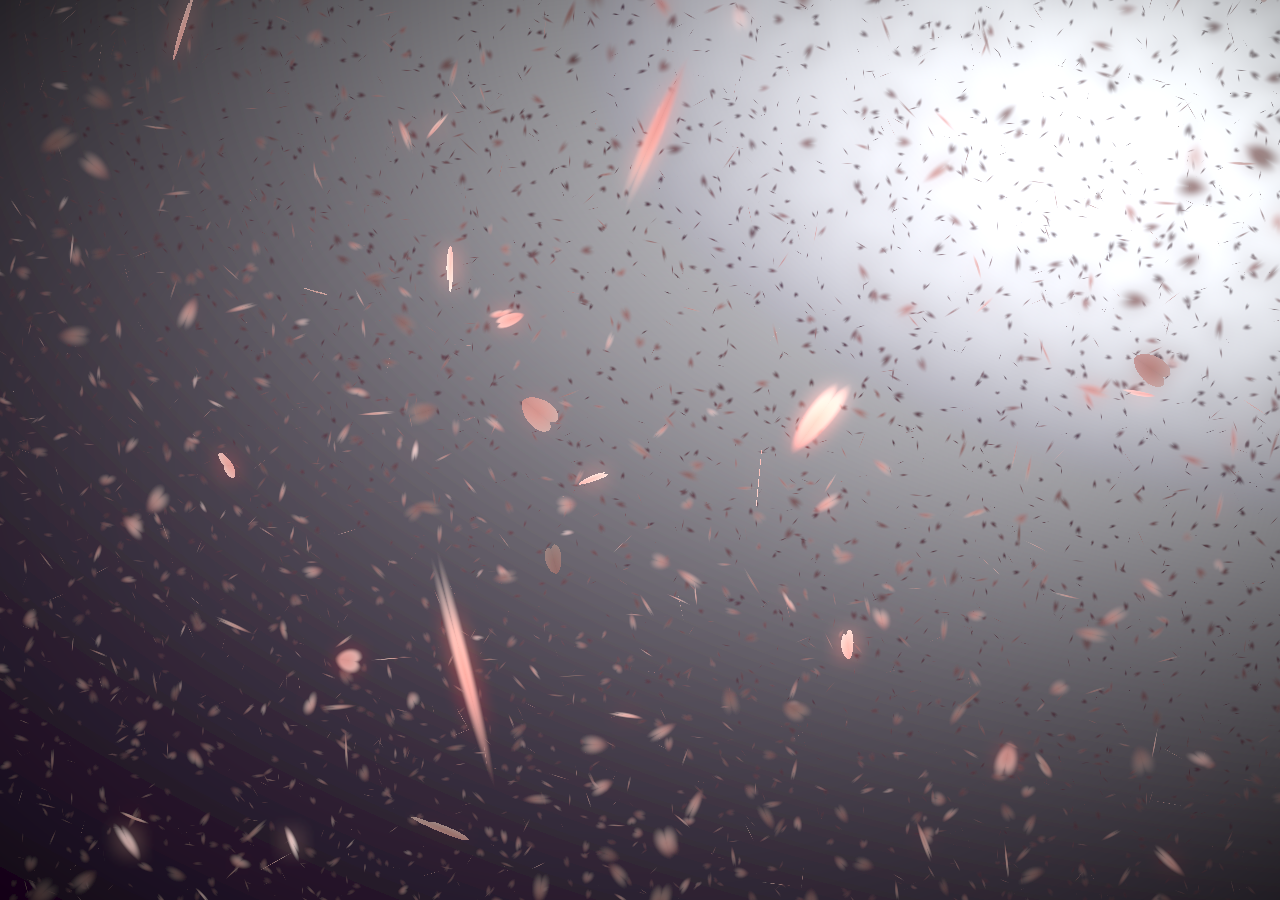
==== page2.html @ a645aeb5 "修改样式变化" ====
﻿<!DOCTYPE html>
<html>
 <head> 
  <title>阿豪个人主页</title> 
  <meta charset="utf-8" /> 
  <meta http-equiv="content-language" content="zh-cn" /> 
  <link rel="shortcut icon" href="assets\wx_picture.jpg" /> 
  <meta name="viewport" content="width=device-width, initial-scale=1, user-scalable=no" /> 
  <link rel="stylesheet" href="assets/css/main.css" /> 
  <noscript> 
   <link rel="stylesheet" href="assets/css/noscript.css" /> 
  </noscript>
 </head> 
 <body class="is-preload"> 
  <!-- Wrapper --> 
  <div id="wrapper"> 
   <!-- Header --> 
   <header id="header"> 
    <div class="icon"> 
     <img src="assets\wx_picture.jpg" alt="K1" title="K1" class="logo" /> 
    </div> 
    <div class="content"> 
        <div class="inner" style="
            padding-bottom: 1px;
            padding-top: 1px;
            padding-left: 100px;
            padding-right: 100px;
            ">
      <div class="hjk",id="site-subtitle">
        <span id="element"></span>
        <span class="typed-cursor" aria-hidden="true"></span>
      </div>

    <p style="
    padding-top: 80px;
    padding-bottom: 50px;">
        欢迎来到我的个人网站</p>
      

     </div> 
    </div> 
    
    <nav> 
     <ul> 
      <li> <a target="_blank" href="https://github.com/fengzhihao1108"> <img src="assets/github.svg" width="25"> Github</a>
        
    </li>
	  <li> <a target="_blank" href="https://huaqiang.yuyuefei.eu.org/">🌏ChatGPT 豪AI</a></li>

     </ul> 
    </nav> 
   </header> 
   <!-- Footer --> 
   <footer id="footer"> 
    <p class="copyright"><script>
		var mydate = new Date();
		document.writeln("Copyright&nbsp;&copy;&nbsp;2021 - "+mydate.getFullYear()+'&nbsp;BeiTa');</script></p> 
	<p class="copyright">你在阳光下盛放 而我在阴郁的天空下自得其乐</p> 
    </footer>
  </div> 
  <canvas id="sakura" style="z-index: 2;
    position: fixed;
    left: 0;
    top: 0;
    height: 100vh;
    width: 100vw;"> 
  </canvas> 
  <!-- BG --> 
  <!-- <div id="bg"> --> 
  <!-- Scripts --> 
  <script src="assets/js/jquery.min.js"></script> 
  <script src="assets/js/browser.min.js"></script> 
  <script src="assets/js/breakpoints.min.js"></script> 
  <script src="assets/js/util.js"></script> 
  <script src="assets/js/main.js"></script> 
  <script src="assets/js/titlee.js"></script> 
  <style>canvas { padding:0; margin:0; }</style> 
  <!-- sakura shader --> 
  <script id="sakura_point_vsh" type="x-shader/x_vertex">
uniform mat4 uProjection;
uniform mat4 uModelview;
uniform vec3 uResolution;
uniform vec3 uOffset;
uniform vec3 uDOF;  //x:focus distance, y:focus radius, z:max radius
uniform vec3 uFade; //x:start distance, y:half distance, z:near fade start

attribute vec3 aPosition;
attribute vec3 aEuler;
attribute vec2 aMisc; //x:size, y:fade

varying vec3 pposition;
varying float psize;
varying float palpha;
varying float pdist;

//varying mat3 rotMat;
varying vec3 normX;
varying vec3 normY;
varying vec3 normZ;
varying vec3 normal;

varying float diffuse;
varying float specular;
varying float rstop;
varying float distancefade;

void main(void) {
    // Projection is based on vertical angle
    vec4 pos = uModelview * vec4(aPosition + uOffset, 1.0);
    gl_Position = uProjection * pos;
    gl_PointSize = aMisc.x * uProjection[1][1] / -pos.z * uResolution.y * 0.5;
    
    pposition = pos.xyz;
    psize = aMisc.x;
    pdist = length(pos.xyz);
    palpha = smoothstep(0.0, 1.0, (pdist - 0.1) / uFade.z);
    
    vec3 elrsn = sin(aEuler);
    vec3 elrcs = cos(aEuler);
    mat3 rotx = mat3(
        1.0, 0.0, 0.0,
        0.0, elrcs.x, elrsn.x,
        0.0, -elrsn.x, elrcs.x
    );
    mat3 roty = mat3(
        elrcs.y, 0.0, -elrsn.y,
        0.0, 1.0, 0.0,
        elrsn.y, 0.0, elrcs.y
    );
    mat3 rotz = mat3(
        elrcs.z, elrsn.z, 0.0, 
        -elrsn.z, elrcs.z, 0.0,
        0.0, 0.0, 1.0
    );
    mat3 rotmat = rotx * roty * rotz;
    normal = rotmat[2];
    
    mat3 trrotm = mat3(
        rotmat[0][0], rotmat[1][0], rotmat[2][0],
        rotmat[0][1], rotmat[1][1], rotmat[2][1],
        rotmat[0][2], rotmat[1][2], rotmat[2][2]
    );
    normX = trrotm[0];
    normY = trrotm[1];
    normZ = trrotm[2];
    
    const vec3 lit = vec3(0.6917144638660746, 0.6917144638660746, -0.20751433915982237);
    
    float tmpdfs = dot(lit, normal);
    if(tmpdfs < 0.0) {
        normal = -normal;
        tmpdfs = dot(lit, normal);
    }
    diffuse = 0.4 + tmpdfs;
    
    vec3 eyev = normalize(-pos.xyz);
    if(dot(eyev, normal) > 0.0) {
        vec3 hv = normalize(eyev + lit);
        specular = pow(max(dot(hv, normal), 0.0), 20.0);
    }
    else {
        specular = 0.0;
    }
    
    rstop = clamp((abs(pdist - uDOF.x) - uDOF.y) / uDOF.z, 0.0, 1.0);
    rstop = pow(rstop, 0.5);
    //-0.69315 = ln(0.5)
    distancefade = min(1.0, exp((uFade.x - pdist) * 0.69315 / uFade.y));
}
</script> 
  <script id="sakura_point_fsh" type="x-shader/x_fragment">
#ifdef GL_ES
//precision mediump float;
precision highp float;
#endif

uniform vec3 uDOF;  //x:focus distance, y:focus radius, z:max radius
uniform vec3 uFade; //x:start distance, y:half distance, z:near fade start

const vec3 fadeCol = vec3(0.08, 0.03, 0.06);

varying vec3 pposition;
varying float psize;
varying float palpha;
varying float pdist;

//varying mat3 rotMat;
varying vec3 normX;
varying vec3 normY;
varying vec3 normZ;
varying vec3 normal;

varying float diffuse;
varying float specular;
varying float rstop;
varying float distancefade;

float ellipse(vec2 p, vec2 o, vec2 r) {
    vec2 lp = (p - o) / r;
    return length(lp) - 1.0;
}

void main(void) {
    vec3 p = vec3(gl_PointCoord - vec2(0.5, 0.5), 0.0) * 2.0;
    vec3 d = vec3(0.0, 0.0, -1.0);
    float nd = normZ.z; //dot(-normZ, d);
    if(abs(nd) < 0.0001) discard;
    
    float np = dot(normZ, p);
    vec3 tp = p + d * np / nd;
    vec2 coord = vec2(dot(normX, tp), dot(normY, tp));
    
    //angle = 15 degree
    const float flwrsn = 0.258819045102521;
    const float flwrcs = 0.965925826289068;
    mat2 flwrm = mat2(flwrcs, -flwrsn, flwrsn, flwrcs);
    vec2 flwrp = vec2(abs(coord.x), coord.y) * flwrm;
    
    float r;
    if(flwrp.x < 0.0) {
        r = ellipse(flwrp, vec2(0.065, 0.024) * 0.5, vec2(0.36, 0.96) * 0.5);
    }
    else {
        r = ellipse(flwrp, vec2(0.065, 0.024) * 0.5, vec2(0.58, 0.96) * 0.5);
    }
    
    if(r > rstop) discard;
    
    vec3 col = mix(vec3(1.0, 0.8, 0.75), vec3(1.0, 0.9, 0.87), r);
    float grady = mix(0.0, 1.0, pow(coord.y * 0.5 + 0.5, 0.35));
    col *= vec3(1.0, grady, grady);
    col *= mix(0.8, 1.0, pow(abs(coord.x), 0.3));
    col = col * diffuse + specular;
    
    col = mix(fadeCol, col, distancefade);
    
    float alpha = (rstop > 0.001)? (0.5 - r / (rstop * 2.0)) : 1.0;
    alpha = smoothstep(0.0, 1.0, alpha) * palpha;
    
    gl_FragColor = vec4(col * 0.5, alpha);
}
</script> 
  <!-- effects --> 
  <script id="fx_common_vsh" type="x-shader/x_vertex">
uniform vec3 uResolution;
attribute vec2 aPosition;

varying vec2 texCoord;
varying vec2 screenCoord;

void main(void) {
    gl_Position = vec4(aPosition, 0.0, 1.0);
    texCoord = aPosition.xy * 0.5 + vec2(0.5, 0.5);
    screenCoord = aPosition.xy * vec2(uResolution.z, 1.0);
}
</script> 
  <script id="bg_fsh" type="x-shader/x_fragment">
#ifdef GL_ES
//precision mediump float;
precision highp float;
#endif

uniform vec2 uTimes;

varying vec2 texCoord;
varying vec2 screenCoord;

void main(void) {
    vec3 col;
    float c;
    vec2 tmpv = texCoord * vec2(0.8, 1.0) - vec2(0.95, 1.0);
    c = exp(-pow(length(tmpv) * 1.8, 2.0));
    col = mix(vec3(0.02, 0.0, 0.03), vec3(0.96, 0.98, 1.0) * 1.5, c);
    gl_FragColor = vec4(col * 0.5, 1.0);
}
</script> 
  <script id="fx_brightbuf_fsh" type="x-shader/x_fragment">
#ifdef GL_ES
//precision mediump float;
precision highp float;
#endif
uniform sampler2D uSrc;
uniform vec2 uDelta;

varying vec2 texCoord;
varying vec2 screenCoord;

void main(void) {
    vec4 col = texture2D(uSrc, texCoord);
    gl_FragColor = vec4(col.rgb * 2.0 - vec3(0.5), 1.0);
}
</script> 
  <script id="fx_dirblur_r4_fsh" type="x-shader/x_fragment">
#ifdef GL_ES
//precision mediump float;
precision highp float;
#endif
uniform sampler2D uSrc;
uniform vec2 uDelta;
uniform vec4 uBlurDir; //dir(x, y), stride(z, w)

varying vec2 texCoord;
varying vec2 screenCoord;

void main(void) {
    vec4 col = texture2D(uSrc, texCoord);
    col = col + texture2D(uSrc, texCoord + uBlurDir.xy * uDelta);
    col = col + texture2D(uSrc, texCoord - uBlurDir.xy * uDelta);
    col = col + texture2D(uSrc, texCoord + (uBlurDir.xy + uBlurDir.zw) * uDelta);
    col = col + texture2D(uSrc, texCoord - (uBlurDir.xy + uBlurDir.zw) * uDelta);
    gl_FragColor = col / 5.0;
}
</script> 
  <!-- effect fragment shader template --> 
  <script id="fx_common_fsh" type="x-shader/x_fragment">
#ifdef GL_ES
//precision mediump float;
precision highp float;
#endif
uniform sampler2D uSrc;
uniform vec2 uDelta;

varying vec2 texCoord;
varying vec2 screenCoord;

void main(void) {
    gl_FragColor = texture2D(uSrc, texCoord);
}
</script> 
  <!-- post processing --> 
  <script id="pp_final_vsh" type="x-shader/x_vertex">
uniform vec3 uResolution;
attribute vec2 aPosition;
varying vec2 texCoord;
varying vec2 screenCoord;
void main(void) {
    gl_Position = vec4(aPosition, 0.0, 1.0);
    texCoord = aPosition.xy * 0.5 + vec2(0.5, 0.5);
    screenCoord = aPosition.xy * vec2(uResolution.z, 1.0);
}
</script> 
  <script id="pp_final_fsh" type="x-shader/x_fragment">
#ifdef GL_ES
//precision mediump float;
precision highp float;
#endif
uniform sampler2D uSrc;
uniform sampler2D uBloom;
uniform vec2 uDelta;
varying vec2 texCoord;
varying vec2 screenCoord;
void main(void) {
    vec4 srccol = texture2D(uSrc, texCoord) * 2.0;
    vec4 bloomcol = texture2D(uBloom, texCoord);
    vec4 col;
    col = srccol + bloomcol * (vec4(1.0) + srccol);
    col *= smoothstep(1.0, 0.0, pow(length((texCoord - vec2(0.5)) * 2.0), 1.2) * 0.5);
    col = pow(col, vec4(0.45454545454545)); //(1.0 / 2.2)
    
    gl_FragColor = vec4(col.rgb, 1.0);
    gl_FragColor.a = 1.0;
}
</script> 
  <script>
// Utilities
var Vector3 = {};
var Matrix44 = {};
Vector3.create = function(x, y, z) {
    return {'x':x, 'y':y, 'z':z};
};
Vector3.dot = function (v0, v1) {
    return v0.x * v1.x + v0.y * v1.y + v0.z * v1.z;
};
Vector3.cross = function (v, v0, v1) {
    v.x = v0.y * v1.z - v0.z * v1.y;
    v.y = v0.z * v1.x - v0.x * v1.z;
    v.z = v0.x * v1.y - v0.y * v1.x;
};
Vector3.normalize = function (v) {
    var l = v.x * v.x + v.y * v.y + v.z * v.z;
    if(l > 0.00001) {
        l = 1.0 / Math.sqrt(l);
        v.x *= l;
        v.y *= l;
        v.z *= l;
    }
};
Vector3.arrayForm = function(v) {
    if(v.array) {
        v.array[0] = v.x;
        v.array[1] = v.y;
        v.array[2] = v.z;
    }
    else {
        v.array = new Float32Array([v.x, v.y, v.z]);
    }
    return v.array;
};
Matrix44.createIdentity = function () {
    return new Float32Array([1.0, 0.0, 0.0, 0.0, 0.0, 1.0, 0.0, 0.0, 0.0, 0.0, 1.0, 0.0, 0.0, 0.0, 0.0, 1.0]);
};
Matrix44.loadProjection = function (m, aspect, vdeg, near, far) {
    var h = near * Math.tan(vdeg * Math.PI / 180.0 * 0.5) * 2.0;
    var w = h * aspect;
    
    m[0] = 2.0 * near / w;
    m[1] = 0.0;
    m[2] = 0.0;
    m[3] = 0.0;
    
    m[4] = 0.0;
    m[5] = 2.0 * near / h;
    m[6] = 0.0;
    m[7] = 0.0;
    
    m[8] = 0.0;
    m[9] = 0.0;
    m[10] = -(far + near) / (far - near);
    m[11] = -1.0;
    
    m[12] = 0.0;
    m[13] = 0.0;
    m[14] = -2.0 * far * near / (far - near);
    m[15] = 0.0;
};
Matrix44.loadLookAt = function (m, vpos, vlook, vup) {
    var frontv = Vector3.create(vpos.x - vlook.x, vpos.y - vlook.y, vpos.z - vlook.z);
    Vector3.normalize(frontv);
    var sidev = Vector3.create(1.0, 0.0, 0.0);
    Vector3.cross(sidev, vup, frontv);
    Vector3.normalize(sidev);
    var topv = Vector3.create(1.0, 0.0, 0.0);
    Vector3.cross(topv, frontv, sidev);
    Vector3.normalize(topv);
    
    m[0] = sidev.x;
    m[1] = topv.x;
    m[2] = frontv.x;
    m[3] = 0.0;
    
    m[4] = sidev.y;
    m[5] = topv.y;
    m[6] = frontv.y;
    m[7] = 0.0;
    
    m[8] = sidev.z;
    m[9] = topv.z;
    m[10] = frontv.z;
    m[11] = 0.0;
    
    m[12] = -(vpos.x * m[0] + vpos.y * m[4] + vpos.z * m[8]);
    m[13] = -(vpos.x * m[1] + vpos.y * m[5] + vpos.z * m[9]);
    m[14] = -(vpos.x * m[2] + vpos.y * m[6] + vpos.z * m[10]);
    m[15] = 1.0;
};

//
var timeInfo = {
    'start':0, 'prev':0, // Date
    'delta':0, 'elapsed':0 // Number(sec)
};

//
var gl;
var renderSpec = {
    'width':0,
    'height':0,
    'aspect':1,
    'array':new Float32Array(3),
    'halfWidth':0,
    'halfHeight':0,
    'halfArray':new Float32Array(3)
    // and some render targets. see setViewport()
};
renderSpec.setSize = function(w, h) {
    renderSpec.width = w;
    renderSpec.height = h;
    renderSpec.aspect = renderSpec.width / renderSpec.height;
    renderSpec.array[0] = renderSpec.width;
    renderSpec.array[1] = renderSpec.height;
    renderSpec.array[2] = renderSpec.aspect;
    
    renderSpec.halfWidth = Math.floor(w / 2);
    renderSpec.halfHeight = Math.floor(h / 2);
    renderSpec.halfArray[0] = renderSpec.halfWidth;
    renderSpec.halfArray[1] = renderSpec.halfHeight;
    renderSpec.halfArray[2] = renderSpec.halfWidth / renderSpec.halfHeight;
};

function deleteRenderTarget(rt) {
    gl.deleteFramebuffer(rt.frameBuffer);
    gl.deleteRenderbuffer(rt.renderBuffer);
    gl.deleteTexture(rt.texture);
}

function createRenderTarget(w, h) {
    var ret = {
        'width':w,
        'height':h,
        'sizeArray':new Float32Array([w, h, w / h]),
        'dtxArray':new Float32Array([1.0 / w, 1.0 / h])
    };
    ret.frameBuffer = gl.createFramebuffer();
    ret.renderBuffer = gl.createRenderbuffer();
    ret.texture = gl.createTexture();
    
    gl.bindTexture(gl.TEXTURE_2D, ret.texture);
    gl.texImage2D(gl.TEXTURE_2D, 0, gl.RGBA, w, h, 0, gl.RGBA, gl.UNSIGNED_BYTE, null);
    gl.texParameteri(gl.TEXTURE_2D, gl.TEXTURE_WRAP_S, gl.CLAMP_TO_EDGE);
    gl.texParameteri(gl.TEXTURE_2D, gl.TEXTURE_WRAP_T, gl.CLAMP_TO_EDGE);
    gl.texParameteri(gl.TEXTURE_2D, gl.TEXTURE_MAG_FILTER, gl.LINEAR);
    gl.texParameteri(gl.TEXTURE_2D, gl.TEXTURE_MIN_FILTER, gl.LINEAR);
    
    gl.bindFramebuffer(gl.FRAMEBUFFER, ret.frameBuffer);
    gl.framebufferTexture2D(gl.FRAMEBUFFER, gl.COLOR_ATTACHMENT0, gl.TEXTURE_2D, ret.texture, 0);
    
    gl.bindRenderbuffer(gl.RENDERBUFFER, ret.renderBuffer);
    gl.renderbufferStorage(gl.RENDERBUFFER, gl.DEPTH_COMPONENT16, w, h);
    gl.framebufferRenderbuffer(gl.FRAMEBUFFER, gl.DEPTH_ATTACHMENT, gl.RENDERBUFFER, ret.renderBuffer);
    
    gl.bindTexture(gl.TEXTURE_2D, null);
    gl.bindRenderbuffer(gl.RENDERBUFFER, null);
    gl.bindFramebuffer(gl.FRAMEBUFFER, null);
    
    return ret;
}

function compileShader(shtype, shsrc) {
	var retsh = gl.createShader(shtype);
	
	gl.shaderSource(retsh, shsrc);
	gl.compileShader(retsh);
	
	if(!gl.getShaderParameter(retsh, gl.COMPILE_STATUS)) {
		var errlog = gl.getShaderInfoLog(retsh);
		gl.deleteShader(retsh);
		console.error(errlog);
		return null;
	}
	return retsh;
}

function createShader(vtxsrc, frgsrc, uniformlist, attrlist) {
    var vsh = compileShader(gl.VERTEX_SHADER, vtxsrc);
    var fsh = compileShader(gl.FRAGMENT_SHADER, frgsrc);
    
    if(vsh == null || fsh == null) {
        return null;
    }
    
    var prog = gl.createProgram();
    gl.attachShader(prog, vsh);
    gl.attachShader(prog, fsh);
    
    gl.deleteShader(vsh);
    gl.deleteShader(fsh);
    
    gl.linkProgram(prog);
    if (!gl.getProgramParameter(prog, gl.LINK_STATUS)) {
        var errlog = gl.getProgramInfoLog(prog);
        console.error(errlog);
        return null;
    }
    
    if(uniformlist) {
        prog.uniforms = {};
        for(var i = 0; i < uniformlist.length; i++) {
            prog.uniforms[uniformlist[i]] = gl.getUniformLocation(prog, uniformlist[i]);
        }
    }
    
    if(attrlist) {
        prog.attributes = {};
        for(var i = 0; i < attrlist.length; i++) {
            var attr = attrlist[i];
            prog.attributes[attr] = gl.getAttribLocation(prog, attr);
        }
    }
    
    return prog;
}

function useShader(prog) {
    gl.useProgram(prog);
    for(var attr in prog.attributes) {
        gl.enableVertexAttribArray(prog.attributes[attr]);;
    }
}

function unuseShader(prog) {
    for(var attr in prog.attributes) {
        gl.disableVertexAttribArray(prog.attributes[attr]);;
    }
    gl.useProgram(null);
}

/////
var projection = {
    'angle':60,
    'nearfar':new Float32Array([0.1, 100.0]),
    'matrix':Matrix44.createIdentity()
};
var camera = {
    'position':Vector3.create(0, 0, 100),
    'lookat':Vector3.create(0, 0, 0),
    'up':Vector3.create(0, 1, 0),
    'dof':Vector3.create(10.0, 4.0, 8.0),
    'matrix':Matrix44.createIdentity()
};

var pointFlower = {};
var meshFlower = {};
var sceneStandBy = false;

var BlossomParticle = function () {
    this.velocity = new Array(3);
    this.rotation = new Array(3);
    this.position = new Array(3);
    this.euler = new Array(3);
    this.size = 1.0;
    this.alpha = 1.0;
    this.zkey = 0.0;
};

BlossomParticle.prototype.setVelocity = function (vx, vy, vz) {
    this.velocity[0] = vx;
    this.velocity[1] = vy;
    this.velocity[2] = vz;
};

BlossomParticle.prototype.setRotation = function (rx, ry, rz) {
    this.rotation[0] = rx;
    this.rotation[1] = ry;
    this.rotation[2] = rz;
};

BlossomParticle.prototype.setPosition = function (nx, ny, nz) {
    this.position[0] = nx;
    this.position[1] = ny;
    this.position[2] = nz;
};

BlossomParticle.prototype.setEulerAngles = function (rx, ry, rz) {
    this.euler[0] = rx;
    this.euler[1] = ry;
    this.euler[2] = rz;
};

BlossomParticle.prototype.setSize = function (s) {
    this.size = s;
};

BlossomParticle.prototype.update = function (dt, et) {
    this.position[0] += this.velocity[0] * dt;
    this.position[1] += this.velocity[1] * dt;
    this.position[2] += this.velocity[2] * dt;
    
    this.euler[0] += this.rotation[0] * dt;
    this.euler[1] += this.rotation[1] * dt;
    this.euler[2] += this.rotation[2] * dt;
};

function createPointFlowers() {
    // get point sizes
    var prm = gl.getParameter(gl.ALIASED_POINT_SIZE_RANGE);
    renderSpec.pointSize = {'min':prm[0], 'max':prm[1]};
    
    var vtxsrc = document.getElementById("sakura_point_vsh").textContent;
    var frgsrc = document.getElementById("sakura_point_fsh").textContent;
    
    pointFlower.program = createShader(
        vtxsrc, frgsrc,
        ['uProjection', 'uModelview', 'uResolution', 'uOffset', 'uDOF', 'uFade'],
        ['aPosition', 'aEuler', 'aMisc']
    );
    
    useShader(pointFlower.program);
    pointFlower.offset = new Float32Array([0.0, 0.0, 0.0]);
    pointFlower.fader = Vector3.create(0.0, 10.0, 0.0);
    
    // paramerters: velocity[3], rotate[3]
    pointFlower.numFlowers = 1600;
    pointFlower.particles = new Array(pointFlower.numFlowers);
    // vertex attributes {position[3], euler_xyz[3], size[1]}
    pointFlower.dataArray = new Float32Array(pointFlower.numFlowers * (3 + 3 + 2));
    pointFlower.positionArrayOffset = 0;
    pointFlower.eulerArrayOffset = pointFlower.numFlowers * 3;
    pointFlower.miscArrayOffset = pointFlower.numFlowers * 6;
    
    pointFlower.buffer = gl.createBuffer();
    gl.bindBuffer(gl.ARRAY_BUFFER, pointFlower.buffer);
    gl.bufferData(gl.ARRAY_BUFFER, pointFlower.dataArray, gl.DYNAMIC_DRAW);
    gl.bindBuffer(gl.ARRAY_BUFFER, null);
    
    unuseShader(pointFlower.program);
    
    for(var i = 0; i < pointFlower.numFlowers; i++) {
        pointFlower.particles[i] = new BlossomParticle();
    }
}

function initPointFlowers() {
    //area
    pointFlower.area = Vector3.create(20.0, 20.0, 20.0);
    pointFlower.area.x = pointFlower.area.y * renderSpec.aspect;
    
    pointFlower.fader.x = 10.0; //env fade start
    pointFlower.fader.y = pointFlower.area.z; //env fade half
    pointFlower.fader.z = 0.1;  //near fade start
    
    //particles
    var PI2 = Math.PI * 2.0;
    var tmpv3 = Vector3.create(0, 0, 0);
    var tmpv = 0;
    var symmetryrand = function() {return (Math.random() * 2.0 - 1.0);};
    for(var i = 0; i < pointFlower.numFlowers; i++) {
        var tmpprtcl = pointFlower.particles[i];
        
        //velocity
        tmpv3.x = symmetryrand() * 0.3 + 0.8;
        tmpv3.y = symmetryrand() * 0.2 - 1.0;
        tmpv3.z = symmetryrand() * 0.3 + 0.5;
        Vector3.normalize(tmpv3);
        tmpv = 2.0 + Math.random() * 1.0;
        tmpprtcl.setVelocity(tmpv3.x * tmpv, tmpv3.y * tmpv, tmpv3.z * tmpv);
        
        //rotation
        tmpprtcl.setRotation(
            symmetryrand() * PI2 * 0.5,
            symmetryrand() * PI2 * 0.5,
            symmetryrand() * PI2 * 0.5
        );
        
        //position
        tmpprtcl.setPosition(
            symmetryrand() * pointFlower.area.x,
            symmetryrand() * pointFlower.area.y,
            symmetryrand() * pointFlower.area.z
        );
        
        //euler
        tmpprtcl.setEulerAngles(
            Math.random() * Math.PI * 2.0,
            Math.random() * Math.PI * 2.0,
            Math.random() * Math.PI * 2.0
        );
        
        //size
        tmpprtcl.setSize(0.9 + Math.random() * 0.1);
    }
}

function renderPointFlowers() {
    //update
    var PI2 = Math.PI * 2.0;
    var limit = [pointFlower.area.x, pointFlower.area.y, pointFlower.area.z];
    var repeatPos = function (prt, cmp, limit) {
        if(Math.abs(prt.position[cmp]) - prt.size * 0.5 > limit) {
            //out of area
            if(prt.position[cmp] > 0) {
                prt.position[cmp] -= limit * 2.0;
            }
            else {
                prt.position[cmp] += limit * 2.0;
            }
        }
    };
    var repeatEuler = function (prt, cmp) {
        prt.euler[cmp] = prt.euler[cmp] % PI2;
        if(prt.euler[cmp] < 0.0) {
            prt.euler[cmp] += PI2;
        }
    };
    
    for(var i = 0; i < pointFlower.numFlowers; i++) {
        var prtcl = pointFlower.particles[i];
        prtcl.update(timeInfo.delta, timeInfo.elapsed);
        repeatPos(prtcl, 0, pointFlower.area.x);
        repeatPos(prtcl, 1, pointFlower.area.y);
        repeatPos(prtcl, 2, pointFlower.area.z);
        repeatEuler(prtcl, 0);
        repeatEuler(prtcl, 1);
        repeatEuler(prtcl, 2);
        
        prtcl.alpha = 1.0;//(pointFlower.area.z - prtcl.position[2]) * 0.5;
        
        prtcl.zkey = (camera.matrix[2] * prtcl.position[0]
                    + camera.matrix[6] * prtcl.position[1]
                    + camera.matrix[10] * prtcl.position[2]
                    + camera.matrix[14]);
    }
    
    // sort
    pointFlower.particles.sort(function(p0, p1){return p0.zkey - p1.zkey;});
    
    // update data
    var ipos = pointFlower.positionArrayOffset;
    var ieuler = pointFlower.eulerArrayOffset;
    var imisc = pointFlower.miscArrayOffset;
    for(var i = 0; i < pointFlower.numFlowers; i++) {
        var prtcl = pointFlower.particles[i];
        pointFlower.dataArray[ipos] = prtcl.position[0];
        pointFlower.dataArray[ipos + 1] = prtcl.position[1];
        pointFlower.dataArray[ipos + 2] = prtcl.position[2];
        ipos += 3;
        pointFlower.dataArray[ieuler] = prtcl.euler[0];
        pointFlower.dataArray[ieuler + 1] = prtcl.euler[1];
        pointFlower.dataArray[ieuler + 2] = prtcl.euler[2];
        ieuler += 3;
        pointFlower.dataArray[imisc] = prtcl.size;
        pointFlower.dataArray[imisc + 1] = prtcl.alpha;
        imisc += 2;
    }
    
    //draw
    gl.enable(gl.BLEND);
    //gl.disable(gl.DEPTH_TEST);
    gl.blendFunc(gl.SRC_ALPHA, gl.ONE_MINUS_SRC_ALPHA);
    
    var prog = pointFlower.program;
    useShader(prog);
    
    gl.uniformMatrix4fv(prog.uniforms.uProjection, false, projection.matrix);
    gl.uniformMatrix4fv(prog.uniforms.uModelview, false, camera.matrix);
    gl.uniform3fv(prog.uniforms.uResolution, renderSpec.array);
    gl.uniform3fv(prog.uniforms.uDOF, Vector3.arrayForm(camera.dof));
    gl.uniform3fv(prog.uniforms.uFade, Vector3.arrayForm(pointFlower.fader));
    
    gl.bindBuffer(gl.ARRAY_BUFFER, pointFlower.buffer);
    gl.bufferData(gl.ARRAY_BUFFER, pointFlower.dataArray, gl.DYNAMIC_DRAW);
    
    gl.vertexAttribPointer(prog.attributes.aPosition, 3, gl.FLOAT, false, 0, pointFlower.positionArrayOffset * Float32Array.BYTES_PER_ELEMENT);
    gl.vertexAttribPointer(prog.attributes.aEuler, 3, gl.FLOAT, false, 0, pointFlower.eulerArrayOffset * Float32Array.BYTES_PER_ELEMENT);
    gl.vertexAttribPointer(prog.attributes.aMisc, 2, gl.FLOAT, false, 0, pointFlower.miscArrayOffset * Float32Array.BYTES_PER_ELEMENT);
    
    // doubler
    for(var i = 1; i < 2; i++) {
        var zpos = i * -2.0;
        pointFlower.offset[0] = pointFlower.area.x * -1.0;
        pointFlower.offset[1] = pointFlower.area.y * -1.0;
        pointFlower.offset[2] = pointFlower.area.z * zpos;
        gl.uniform3fv(prog.uniforms.uOffset, pointFlower.offset);
        gl.drawArrays(gl.POINT, 0, pointFlower.numFlowers);
        
        pointFlower.offset[0] = pointFlower.area.x * -1.0;
        pointFlower.offset[1] = pointFlower.area.y *  1.0;
        pointFlower.offset[2] = pointFlower.area.z * zpos;
        gl.uniform3fv(prog.uniforms.uOffset, pointFlower.offset);
        gl.drawArrays(gl.POINT, 0, pointFlower.numFlowers);
        
        pointFlower.offset[0] = pointFlower.area.x *  1.0;
        pointFlower.offset[1] = pointFlower.area.y * -1.0;
        pointFlower.offset[2] = pointFlower.area.z * zpos;
        gl.uniform3fv(prog.uniforms.uOffset, pointFlower.offset);
        gl.drawArrays(gl.POINT, 0, pointFlower.numFlowers);
        
        pointFlower.offset[0] = pointFlower.area.x *  1.0;
        pointFlower.offset[1] = pointFlower.area.y *  1.0;
        pointFlower.offset[2] = pointFlower.area.z * zpos;
        gl.uniform3fv(prog.uniforms.uOffset, pointFlower.offset);
        gl.drawArrays(gl.POINT, 0, pointFlower.numFlowers);
    }
    
    //main
    pointFlower.offset[0] = 0.0;
    pointFlower.offset[1] = 0.0;
    pointFlower.offset[2] = 0.0;
    gl.uniform3fv(prog.uniforms.uOffset, pointFlower.offset);
    gl.drawArrays(gl.POINT, 0, pointFlower.numFlowers);
    
    gl.bindBuffer(gl.ARRAY_BUFFER, null);
    unuseShader(prog);
    
    gl.enable(gl.DEPTH_TEST);
    gl.disable(gl.BLEND);
}

// effects
//common util
function createEffectProgram(vtxsrc, frgsrc, exunifs, exattrs) {
    var ret = {};
    var unifs = ['uResolution', 'uSrc', 'uDelta'];
    if(exunifs) {
        unifs = unifs.concat(exunifs);
    }
    var attrs = ['aPosition'];
    if(exattrs) {
        attrs = attrs.concat(exattrs);
    }
    
    ret.program = createShader(vtxsrc, frgsrc, unifs, attrs);
    useShader(ret.program);
    
    ret.dataArray = new Float32Array([
        -1.0, -1.0,
         1.0, -1.0,
        -1.0,  1.0,
         1.0,  1.0
    ]);
    ret.buffer = gl.createBuffer();
    gl.bindBuffer(gl.ARRAY_BUFFER, ret.buffer);
    gl.bufferData(gl.ARRAY_BUFFER, ret.dataArray, gl.STATIC_DRAW);
    
    gl.bindBuffer(gl.ARRAY_BUFFER, null);
    unuseShader(ret.program);
    
    return ret;
}

// basic usage
// useEffect(prog, srctex({'texture':texid, 'dtxArray':(f32)[dtx, dty]})); //basic initialize
// gl.uniform**(...); //additional uniforms
// drawEffect()
// unuseEffect(prog)
// TEXTURE0 makes src
function useEffect(fxobj, srctex) {
    var prog = fxobj.program;
    useShader(prog);
    gl.uniform3fv(prog.uniforms.uResolution, renderSpec.array);
    
    if(srctex != null) {
        gl.uniform2fv(prog.uniforms.uDelta, srctex.dtxArray);
        gl.uniform1i(prog.uniforms.uSrc, 0);
        
        gl.activeTexture(gl.TEXTURE0);
        gl.bindTexture(gl.TEXTURE_2D, srctex.texture);
    }
}
function drawEffect(fxobj) {
    gl.bindBuffer(gl.ARRAY_BUFFER, fxobj.buffer);
    gl.vertexAttribPointer(fxobj.program.attributes.aPosition, 2, gl.FLOAT, false, 0, 0);
    gl.drawArrays(gl.TRIANGLE_STRIP, 0, 4);
}
function unuseEffect(fxobj) {
    unuseShader(fxobj.program);
}

var effectLib = {};
function createEffectLib() {
    
    var vtxsrc, frgsrc;
    //common
    var cmnvtxsrc = document.getElementById("fx_common_vsh").textContent;
    
    //background
    frgsrc = document.getElementById("bg_fsh").textContent;
    effectLib.sceneBg = createEffectProgram(cmnvtxsrc, frgsrc, ['uTimes'], null);
    
    // make brightpixels buffer
    frgsrc = document.getElementById("fx_brightbuf_fsh").textContent;
    effectLib.mkBrightBuf = createEffectProgram(cmnvtxsrc, frgsrc, null, null);
    
    // direction blur
    frgsrc = document.getElementById("fx_dirblur_r4_fsh").textContent;
    effectLib.dirBlur = createEffectProgram(cmnvtxsrc, frgsrc, ['uBlurDir'], null);
    
    //final composite
    vtxsrc = document.getElementById("pp_final_vsh").textContent;
    frgsrc = document.getElementById("pp_final_fsh").textContent;
    effectLib.finalComp = createEffectProgram(vtxsrc, frgsrc, ['uBloom'], null);
}

// backgroundAEINK
function createBackground() {
    //console.log("create background");
}
function initBackground() {
    //console.log("init background");AEINK
}
function renderBackground() {
    gl.disable(gl.DEPTH_TEST);
    
    useEffect(effectLib.sceneBg, null);
    gl.uniform2f(effectLib.sceneBg.program.uniforms.uTimes, timeInfo.elapsed, timeInfo.delta);
    drawEffect(effectLib.sceneBg);
    unuseEffect(effectLib.sceneBg);
    
    gl.enable(gl.DEPTH_TEST);
}

// post process
var postProcess = {};
function createPostProcess() {
    //console.log("create post process");
}
function initPostProcess() {
    //console.log("init post process");
}

function renderPostProcess() {
    gl.enable(gl.TEXTURE_2D);
    gl.disable(gl.DEPTH_TEST);
    var bindRT = function (rt, isclear) {
        gl.bindFramebuffer(gl.FRAMEBUFFER, rt.frameBuffer);
        gl.viewport(0, 0, rt.width, rt.height);
        if(isclear) {
            gl.clearColor(0, 0, 0, 0);
            gl.clear(gl.COLOR_BUFFER_BIT | gl.DEPTH_BUFFER_BIT);
        }
    };
    
    //make bright buff
    bindRT(renderSpec.wHalfRT0, true);
    useEffect(effectLib.mkBrightBuf, renderSpec.mainRT);
    drawEffect(effectLib.mkBrightBuf);
    unuseEffect(effectLib.mkBrightBuf);
    
    // make bloom
    for(var i = 0; i < 2; i++) {
        var p = 1.5 + 1 * i;
        var s = 2.0 + 1 * i;
        bindRT(renderSpec.wHalfRT1, true);
        useEffect(effectLib.dirBlur, renderSpec.wHalfRT0);
        gl.uniform4f(effectLib.dirBlur.program.uniforms.uBlurDir, p, 0.0, s, 0.0);
        drawEffect(effectLib.dirBlur);
        unuseEffect(effectLib.dirBlur);
        
        bindRT(renderSpec.wHalfRT0, true);
        useEffect(effectLib.dirBlur, renderSpec.wHalfRT1);
        gl.uniform4f(effectLib.dirBlur.program.uniforms.uBlurDir, 0.0, p, 0.0, s);
        drawEffect(effectLib.dirBlur);
        unuseEffect(effectLib.dirBlur);
    }
    
    //display
    gl.bindFramebuffer(gl.FRAMEBUFFER, null);
    gl.viewport(0, 0, renderSpec.width, renderSpec.height);
    gl.clear(gl.COLOR_BUFFER_BIT | gl.DEPTH_BUFFER_BIT);
    
    useEffect(effectLib.finalComp, renderSpec.mainRT);
    gl.uniform1i(effectLib.finalComp.program.uniforms.uBloom, 1);
    gl.activeTexture(gl.TEXTURE1);
    gl.bindTexture(gl.TEXTURE_2D, renderSpec.wHalfRT0.texture);
    drawEffect(effectLib.finalComp);
    unuseEffect(effectLib.finalComp);
    
    gl.enable(gl.DEPTH_TEST);
}

/////AEINK
var SceneEnv = {};
function createScene() {
    createEffectLib();
    createBackground();
    createPointFlowers();
    createPostProcess();
    sceneStandBy = true;
}

function initScene() {
    initBackground();
    initPointFlowers();
    initPostProcess();
    
    //camera.position.z = 17.320508;
    camera.position.z = pointFlower.area.z + projection.nearfar[0];
    projection.angle = Math.atan2(pointFlower.area.y, camera.position.z + pointFlower.area.z) * 180.0 / Math.PI * 2.0;
    Matrix44.loadProjection(projection.matrix, renderSpec.aspect, projection.angle, projection.nearfar[0], projection.nearfar[1]);
}

function renderScene() {
    //draw
    Matrix44.loadLookAt(camera.matrix, camera.position, camera.lookat, camera.up);
    
    gl.enable(gl.DEPTH_TEST);
    
    //gl.bindFramebuffer(gl.FRAMEBUFFER, null);
    gl.bindFramebuffer(gl.FRAMEBUFFER, renderSpec.mainRT.frameBuffer);
    gl.viewport(0, 0, renderSpec.mainRT.width, renderSpec.mainRT.height);
    gl.clearColor(0.005, 0, 0.05, 0);
    gl.clear(gl.COLOR_BUFFER_BIT | gl.DEPTH_BUFFER_BIT);
    
    renderBackground();
    renderPointFlowers();
    renderPostProcess();
}

/////
function onResize(e) {
    makeCanvasFullScreen(document.getElementById("sakura"));
    setViewports();
    if(sceneStandBy) {
        initScene();
    }
}

function setViewports() {
    renderSpec.setSize(gl.canvas.width, gl.canvas.height);
    
    gl.clearColor(0.2, 0.2, 0.5, 1.0);
    gl.viewport(0, 0, renderSpec.width, renderSpec.height);
    
    var rtfunc = function (rtname, rtw, rth) {
        var rt = renderSpec[rtname];
        if(rt) deleteRenderTarget(rt);
        renderSpec[rtname] = createRenderTarget(rtw, rth);
    };
    rtfunc('mainRT', renderSpec.width, renderSpec.height);
    rtfunc('wFullRT0', renderSpec.width, renderSpec.height);
    rtfunc('wFullRT1', renderSpec.width, renderSpec.height);
    rtfunc('wHalfRT0', renderSpec.halfWidth, renderSpec.halfHeight);
    rtfunc('wHalfRT1', renderSpec.halfWidth, renderSpec.halfHeight);
}

function render() {
    renderScene();
}

var animating = true;
function toggleAnimation(elm) {
    animating ^= true;
    if(animating) animate();
    if(elm) {
        elm.innerHTML = animating? "Stop":"Start";
    }
}

function stepAnimation() {
    if(!animating) animate();
}

function animate() {
    var curdate = new Date();
    timeInfo.elapsed = (curdate - timeInfo.start) / 1000.0;
    timeInfo.delta = (curdate - timeInfo.prev) / 1000.0;
    timeInfo.prev = curdate;
    
    if(animating) requestAnimationFrame(animate);
    render();
}

function makeCanvasFullScreen(canvas) {
    var b = document.body;
	var d = document.documentElement;
	fullw = Math.max(b.clientWidth , b.scrollWidth, d.scrollWidth, d.clientWidth);
	fullh = Math.max(b.clientHeight , b.scrollHeight, d.scrollHeight, d.clientHeight);
	canvas.width = fullw;
	canvas.height = fullh;
}

window.addEventListener('load', function(e) {
    var canvas = document.getElementById("sakura");
    try {
        makeCanvasFullScreen(canvas);
        gl = canvas.getContext('experimental-webgl');
    } catch(e) {
        alert("WebGL not supported." + e);
        console.error(e);
        return;
    }
    
    window.addEventListener('resize', onResize);
    
    setViewports();
    createScene();
    initScene();
    
    timeInfo.start = new Date();
    timeInfo.prev = timeInfo.start;
    animate();
});

//set window.requestAnimationFrame
(function (w, r) {
    w['r'+r] = w['r'+r] || w['webkitR'+r] || w['mozR'+r] || w['msR'+r] || w['oR'+r] || function(c){ w.setTimeout(c, 1000 / 60); };
})(window, 'equestAnimationFrame');
</script>  

 <!-- 打字机模块 -->
  <!-- Element to contain animated typing -->

  
  <style>   
    div.hjk {
      position:relative;
      top: 50px;
      text-align: center;
      font-weight:400;
      font-size: 22px;
      text-shadow: 2px 2px 4px rgba(0,0,0,0.15);
      line-height: 1.5;
      color: #ffff;
      z-index: 20;
    }
    </style>

  <!-- Load library from the CDN -->
  <script src="https://unpkg.com/typed.js@2.1.0/dist/typed.umd.js"></script>

  <!-- Setup and start animation! -->
  <script>
    var typed = new Typed('#element', {
      strings: [
            "逢人不说人间事，便是人间无事人。",
            "扶摇直上九万里，万里写入胸怀间。",
            "祝你",
            "毕业快乐！"
        ],
      startDelay: 2000,
      backDelay: 1000,
      //打字速度
      typeSpeed: 110,
      //删除速度
      backSpeed: 50,
      // 循环开关
      loop: false
    });
  </script>

 </body>
</html>
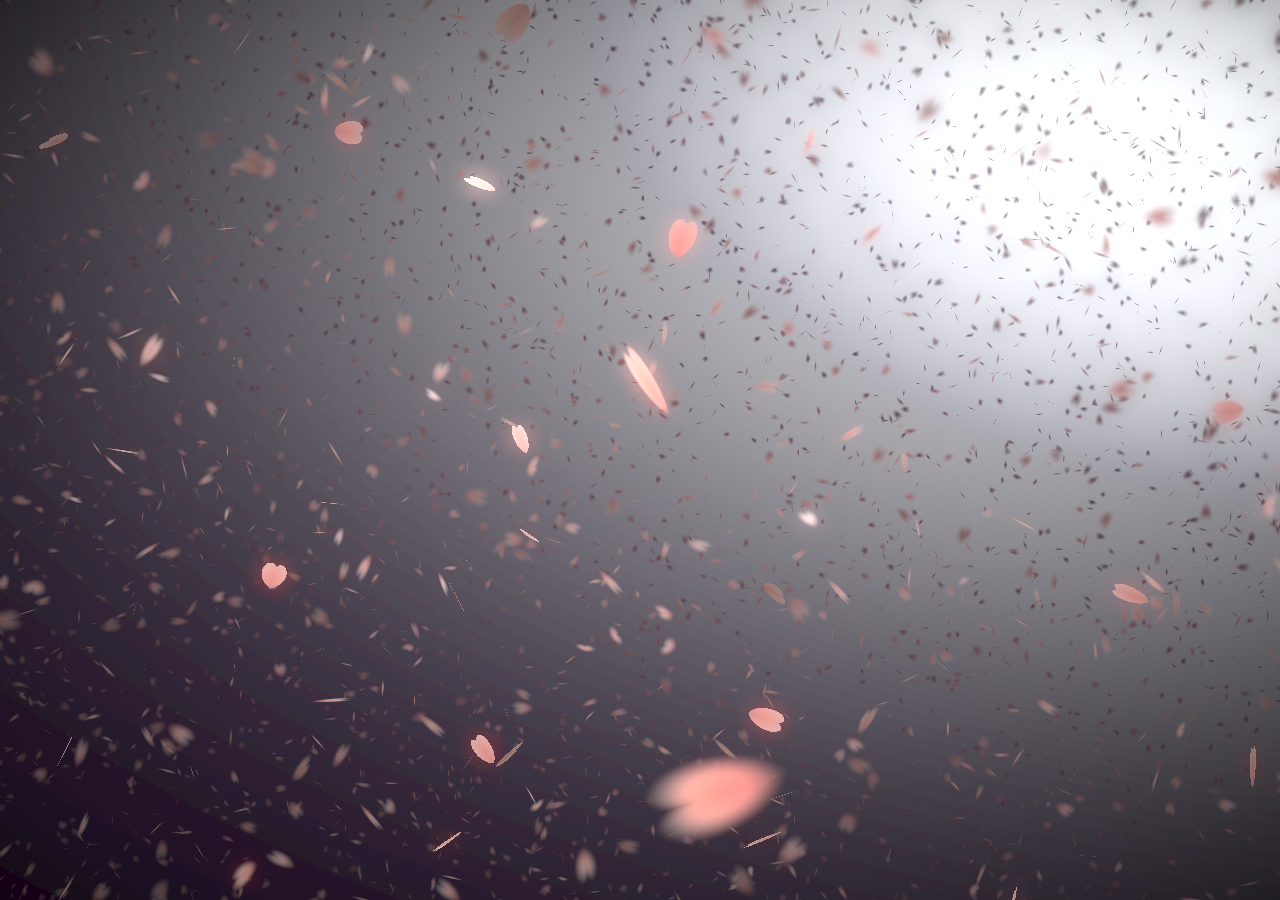
==== commit e9329a5f: "修改标语" ====
--- a/page2.html
+++ b/page2.html
@@ -35,14 +35,12 @@
     padding-top: 80px;
     padding-bottom: 50px;">
         欢迎来到我的个人网站</p>
-      
-
-     </div> 
+        
+     </div>
     </div> 
-    
     <nav> 
      <ul> 
-      <li> <a target="_blank" href="https://github.com/fengzhihao1108"> <img src="assets/github.svg" width="25"> Github</a>
+      <li> <a target="_blank" href="https://github.com/fengzhihao1108"> <img src="assets/github.svg" width="25">  Github</a>
         
     </li>
 	  <li> <a target="_blank" href="https://huaqiang.yuyuefei.eu.org/">🌏ChatGPT 豪AI</a></li>
@@ -1194,7 +1192,7 @@
             "逢人不说人间事，便是人间无事人。",
             "扶摇直上九万里，万里写入胸怀间。",
             "祝你",
-            "毕业快乐！"
+            "平安喜乐！"
         ],
       startDelay: 2000,
       backDelay: 1000,
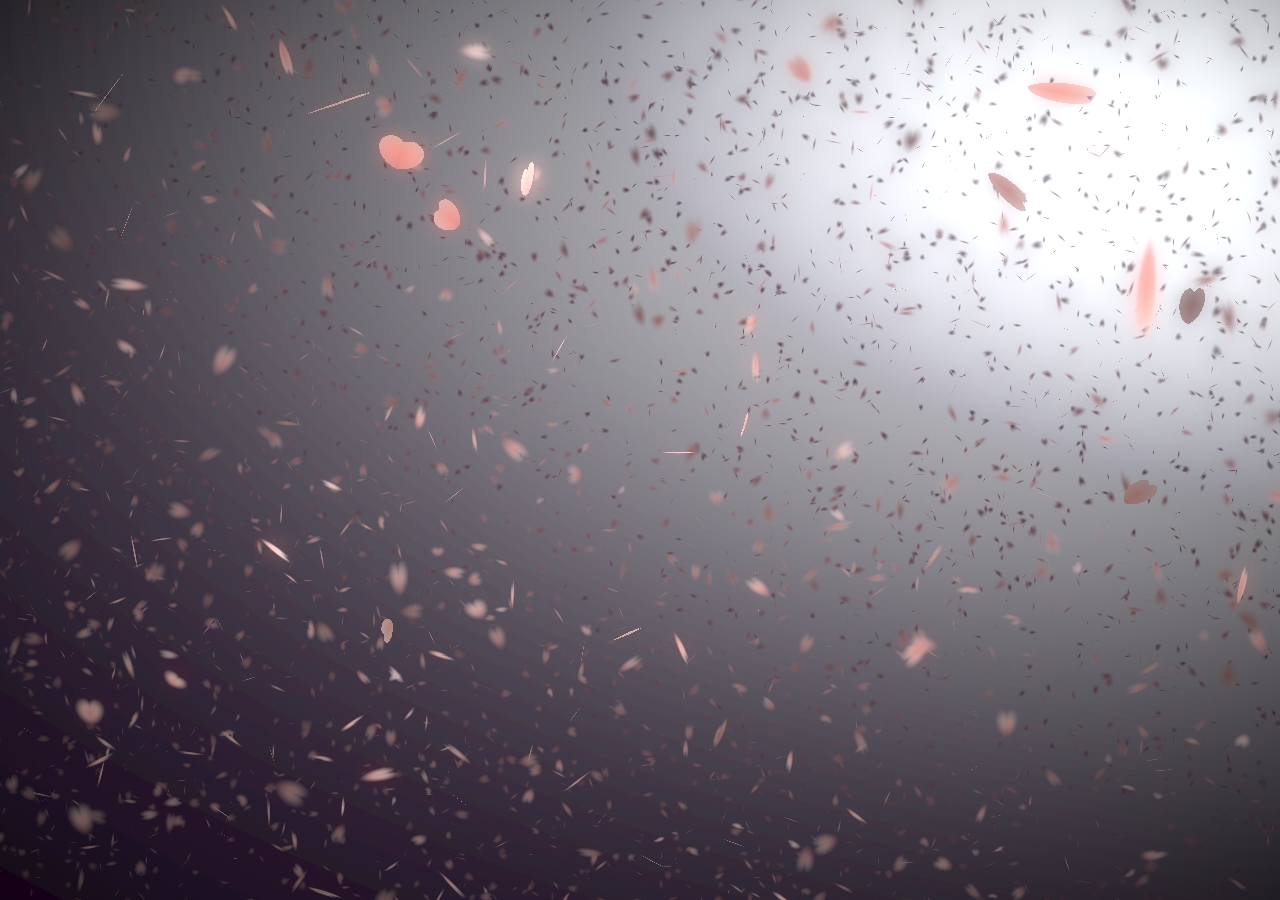
==== commit aeb59679: "修改语录" ====
--- a/page2.html
+++ b/page2.html
@@ -40,7 +40,7 @@
     </div> 
     <nav> 
      <ul> 
-      <li> <a target="_blank" href="https://github.com/fengzhihao1108"> <img src="assets/github.svg" width="25">  Github</a>
+      <li> <a target="_blank" href="https://github.com/fengzhihao1108"> <img src="assets/github.svg" width="25"> Github</a>
         
     </li>
 	  <li> <a target="_blank" href="https://huaqiang.yuyuefei.eu.org/">🌏ChatGPT 豪AI</a></li>
